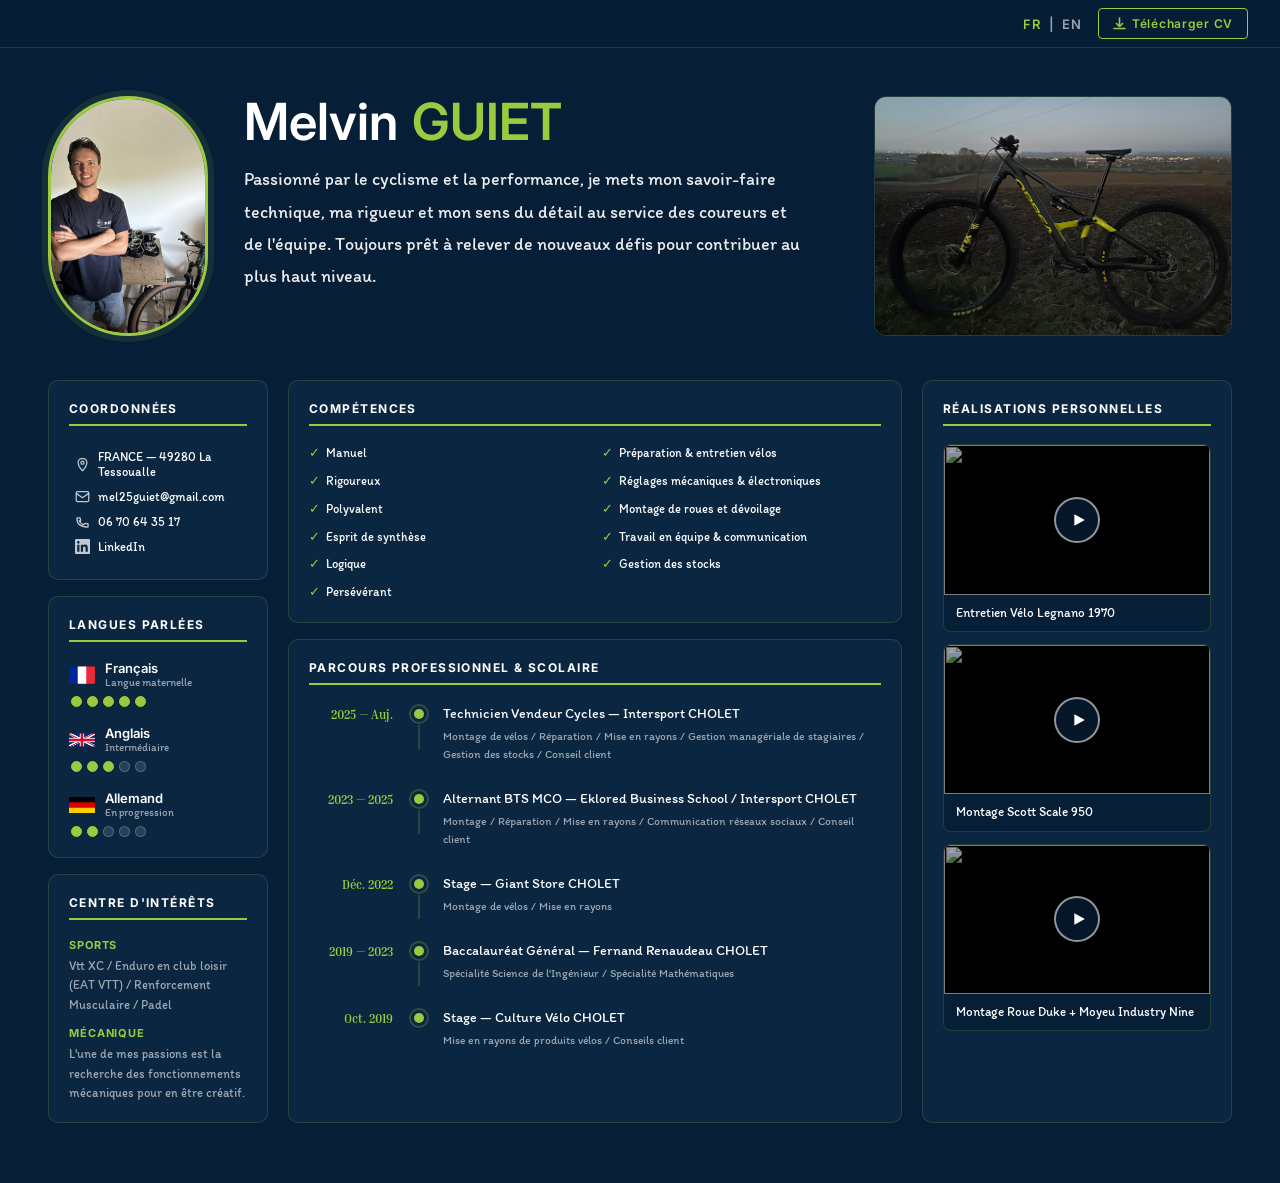
==== index.html @ 83f7dbcd "init" ====
<!DOCTYPE html>
<html lang="fr">
<head>
  <meta charset="UTF-8">
  <meta name="viewport" content="width=device-width, initial-scale=1.0">
  <title>Melvin Guiet — Technicien Vendeur Cycles</title>
  <meta name="description" content="CV de Melvin Guiet, Technicien Vendeur Cycles passionné — La Tessoualle, France.">
  <link rel="alternate" hreflang="fr" href="https://osdevil.github.io/melvinguiet/">
  <link rel="alternate" hreflang="en" href="https://osdevil.github.io/melvinguiet/en/">
  <link rel="icon" href="data:image/svg+xml,<svg xmlns='http://www.w3.org/2000/svg' viewBox='0 0 100 100'><text y='.9em' font-size='90'>🚴</text></svg>">
  <link rel="preconnect" href="https://fonts.googleapis.com">
  <link rel="preconnect" href="https://fonts.gstatic.com" crossorigin>
  <link href="https://fonts.googleapis.com/css2?family=Itim&family=Inter:wght@400;600;700&family=Inria+Serif:wght@700&display=swap" rel="stylesheet">
  <link rel="stylesheet" href="style.css">
</head>
<body>

  <nav class="top-nav">
    <div class="lang-switcher">
      <span class="active">FR</span>
      <span class="sep">|</span>
      <a href="en/index.html">EN</a>
    </div>
    <a href="CV_Melvin_Guiet.pdf" download="CV_Melvin_Guiet.pdf" class="btn-download">
      <svg width="13" height="13" viewBox="0 0 13 13" fill="none" stroke="currentColor" stroke-width="1.6" stroke-linecap="round" stroke-linejoin="round">
        <line x1="6.5" y1="1" x2="6.5" y2="9"/>
        <polyline points="3.5,6.5 6.5,9.5 9.5,6.5"/>
        <line x1="1" y1="11.5" x2="12" y2="11.5"/>
      </svg>
      Télécharger CV
    </a>
  </nav>

  <!-- HERO: photo ovale | nom + bio | vélo -->
  <section class="hero">

    <div class="hero-photo">
      <img src="photo_profil.jpg" alt="Melvin Guiet">
    </div>

    <div class="hero-info">
      <div class="hero-name">
        <span class="first">Melvin</span>
        <span class="last">GUIET</span>
      </div>
      <p class="hero-bio">
        Passionné par le cyclisme et la performance, je mets mon savoir-faire technique,
        ma rigueur et mon sens du détail au service des coureurs et de l'équipe.
        Toujours prêt à relever de nouveaux défis pour contribuer au plus haut niveau.
      </p>
    </div>

    <div class="hero-velo">
      <img src="photo_velo.jpg" alt="Vélo" loading="lazy">
    </div>

  </section>

  <!-- MAIN 3-COL LAYOUT -->
  <div class="main-layout">

    <!-- LEFT: Contact + Langues + Centre d'intérêts -->
    <div class="col-left">

      <div class="card card-contacts">
        <h2 class="section-title">Coordonnées</h2>
        <span class="hc-item no-action">
          <svg viewBox="0 0 24 24" fill="none" stroke="currentColor" stroke-width="2" stroke-linecap="round" stroke-linejoin="round">
            <path d="M12 2C8.13 2 5 5.13 5 9c0 5.25 7 13 7 13s7-7.75 7-13c0-3.87-3.13-7-7-7z"/>
            <circle cx="12" cy="9" r="2.5"/>
          </svg>
          FRANCE — 49280 La Tessoualle
        </span>
        <button class="hc-item" data-copy="mel25guiet@gmail.com" data-toast="Email copié !">
          <svg viewBox="0 0 24 24" fill="none" stroke="currentColor" stroke-width="2" stroke-linecap="round" stroke-linejoin="round">
            <rect x="2" y="4" width="20" height="16" rx="2"/><path d="m2 7 10 7 10-7"/>
          </svg>
          mel25guiet@gmail.com
        </button>
        <button class="hc-item" data-copy="0670643517" data-toast="Numéro copié !">
          <svg viewBox="0 0 24 24" fill="none" stroke="currentColor" stroke-width="2" stroke-linecap="round" stroke-linejoin="round">
            <path d="M6.6 10.8c1.4 2.8 3.8 5.1 6.6 6.6l2.2-2.2c.27-.27.67-.36 1-.24 1.12.37 2.32.57 3.57.57.55 0 1 .45 1 1V20c0 .55-.45 1-1 1C4.61 21 3 12.39 3 7c0-.55.45-1 1-1h3.5c.55 0 1 .45 1 1 0 1.25.2 2.45.57 3.57.11.33.03.73-.25 1L6.6 10.8z"/>
          </svg>
          06 70 64 35 17
        </button>
        <a class="hc-item" href="https://www.linkedin.com/in/melvin-guiet-8925432b0/" target="_blank" rel="noopener noreferrer">
          <svg viewBox="0 0 24 24" fill="currentColor">
            <path d="M20.447 20.452h-3.554v-5.569c0-1.328-.027-3.037-1.852-3.037-1.853 0-2.136 1.445-2.136 2.939v5.667H9.351V9h3.414v1.561h.046c.477-.9 1.637-1.85 3.37-1.85 3.601 0 4.267 2.37 4.267 5.455v6.286zM5.337 7.433a2.062 2.062 0 01-2.063-2.065 2.064 2.064 0 112.063 2.065zm1.782 13.019H3.555V9h3.564v11.452zM22.225 0H1.771C.792 0 0 .774 0 1.729v20.542C0 23.227.792 24 1.771 24h20.451C23.2 24 24 23.227 24 22.271V1.729C24 .774 23.2 0 22.222 0h.003z"/>
          </svg>
          LinkedIn
        </a>
      </div>

      <div class="card">
        <h2 class="section-title">Langues Parlées</h2>
        <div class="lang-item">
          <div class="lang-row">
            <img class="lang-flag" src="drapeauFR.png" width="22" height="16" alt="">
            <div>
              <span class="lang-name">Français</span>
              <span class="lang-level">Langue maternelle</span>
            </div>
          </div>
          <div class="lang-dots">
            <span class="dot on"></span><span class="dot on"></span><span class="dot on"></span><span class="dot on"></span><span class="dot on"></span>
          </div>
        </div>
        <div class="lang-item">
          <div class="lang-row">
            <img class="lang-flag" src="drapeauGB.png" width="22" height="16" alt="">
            <div>
              <span class="lang-name">Anglais</span>
              <span class="lang-level">Intermédiaire</span>
            </div>
          </div>
          <div class="lang-dots">
            <span class="dot on"></span><span class="dot on"></span><span class="dot on"></span><span class="dot"></span><span class="dot"></span>
          </div>
        </div>
        <div class="lang-item">
          <div class="lang-row">
            <img class="lang-flag" src="drapeauDE.png" width="22" height="16" alt="">
            <div>
              <span class="lang-name">Allemand</span>
              <span class="lang-level">En progression</span>
            </div>
          </div>
          <div class="lang-dots">
            <span class="dot on"></span><span class="dot on"></span><span class="dot"></span><span class="dot"></span><span class="dot"></span>
          </div>
        </div>
      </div>

      <div class="card">
        <h2 class="section-title">Centre d'Intérêts</h2>
        <div class="interest-item">
          <div class="interest-label">Sports</div>
          <div class="interest-text">Vtt XC / Enduro en club loisir (EAT VTT) / Renforcement Musculaire / Padel</div>
        </div>
        <div class="interest-item">
          <div class="interest-label">Mécanique</div>
          <div class="interest-text">L'une de mes passions est la recherche des fonctionnements mécaniques pour en être créatif.</div>
        </div>
      </div>

    </div>

    <!-- CENTER: Compétences + Parcours -->
    <div class="col-center">

      <div class="card">
        <h2 class="section-title">Compétences</h2>
        <div class="skills-grid">
          <div class="skill-item"><span class="skill-check">✓</span>Manuel</div>
          <div class="skill-item"><span class="skill-check">✓</span>Préparation &amp; entretien vélos</div>
          <div class="skill-item"><span class="skill-check">✓</span>Rigoureux</div>
          <div class="skill-item"><span class="skill-check">✓</span>Réglages mécaniques &amp; électroniques</div>
          <div class="skill-item"><span class="skill-check">✓</span>Polyvalent</div>
          <div class="skill-item"><span class="skill-check">✓</span>Montage de roues et dévoilage</div>
          <div class="skill-item"><span class="skill-check">✓</span>Esprit de synthèse</div>
          <div class="skill-item"><span class="skill-check">✓</span>Travail en équipe &amp; communication</div>
          <div class="skill-item"><span class="skill-check">✓</span>Logique</div>
          <div class="skill-item"><span class="skill-check">✓</span>Gestion des stocks</div>
          <div class="skill-item"><span class="skill-check">✓</span>Persévérant</div>
        </div>
      </div>

      <div class="card card-timeline">
        <h2 class="section-title">Parcours Professionnel &amp; Scolaire</h2>
        <div class="timeline">

          <div class="tl-item">
            <div class="tl-date">2025 — Auj.</div>
            <div class="tl-connector"><div class="tl-dot"></div><div class="tl-stem"></div></div>
            <div class="tl-content">
              <div class="tl-title">Technicien Vendeur Cycles — Intersport CHOLET</div>
              <div class="tl-desc">Montage de vélos / Réparation / Mise en rayons / Gestion managériale de stagiaires / Gestion des stocks / Conseil client</div>
            </div>
          </div>

          <div class="tl-item">
            <div class="tl-date">2023 — 2025</div>
            <div class="tl-connector"><div class="tl-dot"></div><div class="tl-stem"></div></div>
            <div class="tl-content">
              <div class="tl-title">Alternant BTS MCO — Eklored Business School / Intersport CHOLET</div>
              <div class="tl-desc">Montage / Réparation / Mise en rayons / Communication réseaux sociaux / Conseil client</div>
            </div>
          </div>

          <div class="tl-item">
            <div class="tl-date">Déc. 2022</div>
            <div class="tl-connector"><div class="tl-dot"></div><div class="tl-stem"></div></div>
            <div class="tl-content">
              <div class="tl-title">Stage — Giant Store CHOLET</div>
              <div class="tl-desc">Montage de vélos / Mise en rayons</div>
            </div>
          </div>

          <div class="tl-item">
            <div class="tl-date">2019 — 2023</div>
            <div class="tl-connector"><div class="tl-dot"></div><div class="tl-stem"></div></div>
            <div class="tl-content">
              <div class="tl-title">Baccalauréat Général — Fernand Renaudeau CHOLET</div>
              <div class="tl-desc">Spécialité Science de l'Ingénieur / Spécialité Mathématiques</div>
            </div>
          </div>

          <div class="tl-item">
            <div class="tl-date">Oct. 2019</div>
            <div class="tl-connector"><div class="tl-dot"></div><div class="tl-stem"></div></div>
            <div class="tl-content">
              <div class="tl-title">Stage — Culture Vélo CHOLET</div>
              <div class="tl-desc">Mise en rayons de produits vélos / Conseils client</div>
            </div>
          </div>

        </div>
      </div>

    </div>

    <!-- RIGHT: Réalisations personnelles -->
    <div class="col-right">

      <div class="card">
        <h2 class="section-title">Réalisations Personnelles</h2>
        <div class="videos-grid">
          <div class="video-item" data-video="YpwEhspyZCg" role="button" tabindex="0" aria-label="Entretien Vélo Legnano 1970">
            <div class="video-thumb">
              <img src="https://i.ytimg.com/vi/YpwEhspyZCg/mqdefault.jpg" alt="" loading="lazy">
              <div class="play-overlay"><div class="play-circle"><svg viewBox="0 0 12 12"><path d="M2 1l9 5-9 5V1z"/></svg></div></div>
            </div>
            <p class="video-title">Entretien Vélo Legnano 1970</p>
          </div>
          <div class="video-item" data-video="6zm5Ymo7ewA" role="button" tabindex="0" aria-label="Montage Scott Scale 950">
            <div class="video-thumb">
              <img src="https://i.ytimg.com/vi/6zm5Ymo7ewA/mqdefault.jpg" alt="" loading="lazy">
              <div class="play-overlay"><div class="play-circle"><svg viewBox="0 0 12 12"><path d="M2 1l9 5-9 5V1z"/></svg></div></div>
            </div>
            <p class="video-title">Montage Scott Scale 950</p>
          </div>
          <div class="video-item" data-video="-U3_ylFfmRQ" role="button" tabindex="0" aria-label="Montage Roue Duke + Moyeu Industry Nine">
            <div class="video-thumb">
              <img src="https://i.ytimg.com/vi/-U3_ylFfmRQ/mqdefault.jpg" alt="" loading="lazy">
              <div class="play-overlay"><div class="play-circle"><svg viewBox="0 0 12 12"><path d="M2 1l9 5-9 5V1z"/></svg></div></div>
            </div>
            <p class="video-title">Montage Roue Duke + Moyeu Industry Nine</p>
          </div>
        </div>
      </div>

    </div>

  </div>

  <!-- VIDEO MODAL -->
  <div id="video-modal" class="modal hidden" role="dialog" aria-modal="true" aria-label="Vidéo">
    <div class="modal-overlay"></div>
    <div class="modal-box">
      <button class="modal-close" aria-label="Fermer">×</button>
      <div class="modal-frame">
        <iframe id="modal-iframe" src="" title="YouTube video player" frameborder="0" allow="accelerometer; autoplay; clipboard-write; encrypted-media; gyroscope; picture-in-picture; web-share" referrerpolicy="strict-origin-when-cross-origin" allowfullscreen></iframe>
      </div>
    </div>
  </div>

  <div id="toast" class="toast hidden" role="status" aria-live="polite"></div>

  <script src="script.js"></script>
</body>
</html>
---- style.css ----
:root {
  --bg: #061E36;
  --bg-card: #0a2641;
  --accent: #9BCA3F;
  --text: #fff;
  --muted: rgba(255,255,255,0.6);
  --border: rgba(155,202,63,0.18);
  --font-body: 'Itim', cursive;
  --font-ui: 'Inter', sans-serif;
  --font-date: 'Inria Serif', serif;
}

*, *::before, *::after { box-sizing: border-box; margin: 0; padding: 0; }
html { scroll-behavior: smooth; }
body {
  background: var(--bg);
  color: var(--text);
  font-family: var(--font-body);
  min-height: 100vh;
  -webkit-font-smoothing: antialiased;
}
a { color: inherit; text-decoration: none; }
button { font-family: inherit; cursor: pointer; }
img { display: block; max-width: 100%; }

/* ── NAV ── */
.top-nav {
  position: sticky;
  top: 0;
  z-index: 50;
  display: flex;
  align-items: center;
  justify-content: flex-end;
  gap: 16px;
  padding: 0 32px;
  height: 48px;
  background: rgba(6,30,54,0.94);
  backdrop-filter: blur(12px);
  -webkit-backdrop-filter: blur(12px);
  border-bottom: 1px solid var(--border);
  transition: transform .25s ease;
}
.top-nav.nav-hidden { transform: translateY(-100%); }

.lang-switcher {
  display: flex;
  align-items: center;
  gap: 8px;
  font-family: var(--font-ui);
  font-size: 13px;
  font-weight: 600;
  letter-spacing: .06em;
}
.lang-switcher .sep { color: var(--muted); }
.lang-switcher .active { color: var(--accent); }
.lang-switcher a { color: var(--muted); transition: color .15s; }
.lang-switcher a:hover { color: var(--text); }

.btn-download {
  display: inline-flex;
  align-items: center;
  gap: 6px;
  padding: 7px 14px;
  background: transparent;
  border: 1px solid var(--accent);
  border-radius: 4px;
  color: var(--accent);
  font-family: var(--font-ui);
  font-size: 12px;
  font-weight: 600;
  letter-spacing: .06em;
  transition: background .15s, color .15s;
}
.btn-download:hover { background: var(--accent); color: var(--bg); }

/* ── HERO ── */
.hero {
  display: grid;
  grid-template-columns: 160px 1fr auto;
  gap: 36px;
  align-items: start;
  max-width: 1300px;
  margin: 0 auto;
  padding: 48px 48px 32px;
}

/* Portrait oval — same height as velo */
.hero-photo {
  width: 160px;
  height: 240px;
  border-radius: 80px;
  overflow: hidden;
  border: 3px solid var(--accent);
  box-shadow: 0 0 0 6px rgba(155,202,63,.1);
  flex-shrink: 0;
}
.hero-photo img {
  width: 100%;
  height: 100%;
  object-fit: cover;
  object-position: 25% top;
}

.hero-name {
  display: flex;
  align-items: baseline;
  gap: 14px;
  flex-wrap: wrap;
  margin-bottom: 16px;
  font-family: var(--font-ui);
  font-weight: 600;
  line-height: 1;
}
.hero-name .first { font-size: clamp(34px, 4vw, 52px); color: var(--text); }
.hero-name .last  { font-size: clamp(34px, 4vw, 52px); color: var(--accent); }

.hero-bio {
  font-size: 18px;
  line-height: 1.8;
  color: rgba(255,255,255,0.92);
  max-width: 560px;
}

.hero-contacts {
  display: flex;
  flex-direction: column;
  gap: 4px;
}
.hc-item {
  display: inline-flex;
  align-items: center;
  gap: 8px;
  font-size: 13.5px;
  color: var(--text);
  background: none;
  border: none;
  padding: 5px 8px;
  border-radius: 5px;
  cursor: pointer;
  transition: background .15s, color .15s;
  text-align: left;
  white-space: nowrap;
  width: fit-content;
}
.hc-item:hover { background: rgba(155,202,63,.1); color: var(--accent); }
.hc-item svg { width: 15px; height: 15px; flex-shrink: 0; opacity: .75; }
.hc-item.no-action { cursor: default; }
.hc-item.no-action:hover { background: none; color: var(--text); }

/* Bike photo — same height as oval, wider */
.hero-velo {
  width: clamp(280px, 28vw, 420px);
  height: 240px;
  border-radius: 12px;
  overflow: hidden;
  border: 1px solid var(--border);
  flex-shrink: 0;
}
.hero-velo img { width: 100%; height: 100%; object-fit: cover; object-position: center 70%; }

/* ── MAIN LAYOUT: 3 columns ── */
.main-layout {
  display: grid;
  grid-template-columns: 220px 1fr 310px;
  gap: 20px;
  align-items: stretch; /* all cols same height */
  max-width: 1300px;
  margin: 0 auto;
  padding: 12px 48px 60px;
}

.col-left, .col-center, .col-right {
  display: flex;
  flex-direction: column;
  gap: 16px;
}

/* last card in each col stretches to fill remaining height */
.col-left > :last-child,
.col-center > :last-child,
.col-right > :last-child {
  flex: 1;
}

/* ── CONTACT CARD (in left col) ── */
.card-contacts .hc-item {
  width: 100%;
  white-space: normal;
  word-break: break-word;
  font-size: 12.5px;
  padding: 5px 6px;
}

/* ── CARD ── */
.card {
  background: var(--bg-card);
  border: 1px solid var(--border);
  border-radius: 10px;
  padding: 20px;
}

/* ── SECTION TITLE ── */
.section-title {
  font-family: var(--font-ui);
  font-size: 12px;
  font-weight: 700;
  letter-spacing: .12em;
  text-transform: uppercase;
  margin-bottom: 18px;
  padding-bottom: 8px;
  border-bottom: 2px solid var(--accent);
}

/* ── LANGUAGES ── */
.lang-item { margin-bottom: 18px; }
.lang-item:last-child { margin-bottom: 0; }
.lang-row {
  display: flex;
  align-items: center;
  gap: 10px;
  margin-bottom: 7px;
}
.lang-flag { width: 26px; height: auto; border-radius: 2px; flex-shrink: 0; display: block; }
.lang-name  { font-family: var(--font-ui); font-size: 13px; font-weight: 600; display: block; }
.lang-level { font-size: 11px; color: var(--muted); display: block; }
.lang-dots  { display: flex; gap: 5px; padding-left: 2px; }
.dot {
  width: 11px;
  height: 11px;
  border-radius: 50%;
  background: rgba(255,255,255,.12);
  border: 1.5px solid rgba(255,255,255,.2);
}
.dot.on { background: var(--accent); border-color: var(--accent); }

/* ── SKILLS ── */
.skills-grid {
  display: grid;
  grid-template-columns: 1fr 1fr;
  gap: 9px 14px;
}
.skill-item {
  display: flex;
  align-items: flex-start;
  gap: 6px;
  font-size: 12.5px;
  line-height: 1.45;
}
.skill-check { color: var(--accent); flex-shrink: 0; font-size: 13px; line-height: 1.45; }

/* ── INTERESTS ── */
.interest-item { margin-bottom: 12px; }
.interest-item:last-child { margin-bottom: 0; }
.interest-label {
  font-family: var(--font-ui);
  font-size: 11px;
  font-weight: 700;
  letter-spacing: .08em;
  color: var(--accent);
  text-transform: uppercase;
  margin-bottom: 4px;
}
.interest-text { font-size: 12.5px; line-height: 1.55; color: var(--muted); }

/* ── TIMELINE (in center col) ── */
.card-timeline { }  /* inherits .card */

.timeline { }

.tl-item {
  display: flex;
  align-items: flex-start;
}
.tl-item:last-child .tl-stem { display: none; }

.tl-date {
  width: 100px;
  flex-shrink: 0;
  text-align: right;
  padding: 4px 16px 0 0;
  font-family: var(--font-date);
  font-size: 12px;
  font-weight: 700;
  color: var(--accent);
  line-height: 1.4;
}

.tl-connector {
  width: 20px;
  flex-shrink: 0;
  display: flex;
  flex-direction: column;
  align-items: center;
}
.tl-dot {
  width: 10px;
  height: 10px;
  border-radius: 50%;
  background: var(--accent);
  margin-top: 6px;
  flex-shrink: 0;
  box-shadow: 0 0 0 3px var(--bg-card), 0 0 0 5px rgba(155,202,63,.25);
  z-index: 1;
}
.tl-stem {
  width: 2px;
  flex: 1;
  min-height: 24px;
  background: rgba(155,202,63,.2);
  margin-top: 6px;
}

.tl-content {
  flex: 1;
  padding: 1px 0 24px 14px;
}
.tl-title {
  font-size: 14px;
  line-height: 1.45;
  margin-bottom: 4px;
}
.tl-desc {
  font-size: 11.5px;
  color: var(--muted);
  line-height: 1.55;
}

/* ── VIDEOS ── */
.videos-grid {
  display: flex;
  flex-direction: column;
  gap: 12px;
}

.video-item {
  cursor: pointer;
  border-radius: 8px;
  overflow: hidden;
  border: 1px solid var(--border);
  background: var(--bg);
  transition: border-color .15s;
}
.video-item:hover { border-color: rgba(155,202,63,.45); }
.video-item:focus-visible { outline: 2px solid var(--accent); }

.video-thumb {
  position: relative;
  width: 100%;
  aspect-ratio: 16 / 9;
  background: #000;
  overflow: hidden;
}
.video-thumb img { width: 100%; height: 100%; object-fit: cover; display: block; }

.play-overlay {
  position: absolute;
  inset: 0;
  display: flex;
  align-items: center;
  justify-content: center;
  background: rgba(0,0,0,.35);
  transition: background .15s;
}
.video-item:hover .play-overlay { background: rgba(0,0,0,.55); }

.play-circle {
  width: 46px;
  height: 46px;
  border-radius: 50%;
  background: rgba(6,30,54,.75);
  display: flex;
  align-items: center;
  justify-content: center;
  border: 2px solid rgba(255,255,255,.55);
  transition: border-color .15s;
}
.video-item:hover .play-circle { border-color: var(--accent); }
.play-circle svg { width: 14px; height: 14px; fill: white; margin-left: 3px; }

.video-title {
  font-size: 13px;
  padding: 9px 12px;
  line-height: 1.4;
}

/* ── VIDEO MODAL ── */
.modal {
  position: fixed;
  inset: 0;
  z-index: 200;
  display: flex;
  align-items: center;
  justify-content: center;
  padding: 24px;
}
.modal.hidden { display: none; }
.modal-overlay {
  position: absolute;
  inset: 0;
  background: rgba(0,0,0,.9);
  cursor: pointer;
}
.modal-box {
  position: relative;
  z-index: 1;
  width: 100%;
  max-width: 920px;
}
.modal-close {
  position: absolute;
  top: -46px;
  right: 0;
  background: none;
  border: none;
  color: rgba(255,255,255,.65);
  font-size: 40px;
  line-height: 1;
  padding: 2px 8px;
  transition: color .15s;
}
.modal-close:hover { color: white; }
.modal-frame {
  width: 100%;
  aspect-ratio: 16 / 9;
  background: #000;
  border-radius: 8px;
  overflow: hidden;
  box-shadow: 0 24px 80px rgba(0,0,0,.7);
}
.modal-frame iframe { width: 100%; height: 100%; border: none; display: block; }

/* ── TOAST ── */
.toast {
  position: fixed;
  bottom: 32px;
  left: 50%;
  transform: translateX(-50%);
  background: var(--accent);
  color: var(--bg);
  font-family: var(--font-ui);
  font-size: 13px;
  font-weight: 700;
  padding: 10px 22px;
  border-radius: 6px;
  z-index: 300;
  pointer-events: none;
  white-space: nowrap;
  transition: opacity .3s ease;
}
.toast.hidden { display: none; }
.toast.fade-out { opacity: 0; }

/* ── RESPONSIVE ── */

/* Tablet: 2 cols, videos go full-width in a horizontal row */
@media (max-width: 1100px) {
  .main-layout {
    grid-template-columns: 200px 1fr;
  }
  .col-right {
    grid-column: 1 / -1;
  }
  .videos-grid {
    display: grid;
    grid-template-columns: repeat(3, 1fr);
    gap: 14px;
  }
  .video-title { font-size: 12px; }
}

@media (max-width: 900px) {
  .hero { padding: 36px 32px 24px; gap: 24px; }
  .main-layout { padding: 12px 32px 48px; }
}

/* Mobile */
@media (max-width: 768px) {
  .top-nav { padding: 0 16px; justify-content: space-between; }
  .top-nav.nav-hidden { transform: translateY(-100%); }

  .hero {
    grid-template-columns: 1fr;
    padding: 28px 20px 20px;
    justify-items: center;
    gap: 20px;
  }
  .hero-info { width: 100%; }
  .hero-name { justify-content: center; }
  .hero-bio { font-size: 14px; }
  .hero-velo { width: 100%; max-width: 380px; height: 210px; }
  .hero-contacts { align-items: flex-start; width: 100%; }

  .main-layout {
    grid-template-columns: 1fr;
    padding: 12px 20px 40px;
    gap: 14px;
  }
  .col-left  { order: -2; }
  .col-right { grid-column: auto; order: -1; }
  .videos-grid {
    display: grid;
    grid-template-columns: 1fr;
    gap: 12px;
  }
  .skills-grid { grid-template-columns: 1fr; }
  .tl-date { width: 80px; font-size: 11px; padding-right: 12px; }
  .tl-title { font-size: 13.5px; }
}

@media (max-width: 480px) {
  .hero-name .first,
  .hero-name .last { font-size: 30px; }
  .hero-photo { width: 130px; height: 196px; border-radius: 65px; }
  .hero-velo { height: 180px; }
}

/* ── PRINT ── */
@media print {
  .top-nav, .modal, .toast { display: none !important; }
  body { background: white; color: #111; }
  .card { background: white; border-color: #ddd; }
  .hero-name .last, .tl-date, .interest-label, .skill-check { color: #5a7a18 !important; }
  .dot.on { background: #5a7a18 !important; border-color: #5a7a18 !important; }
  .tl-stem { background: #ccc; }
  .tl-dot { background: #5a7a18; box-shadow: none; }
  .muted, .tl-desc, .interest-text { color: #555 !important; }
  .videos-grid { display: none; }
  .section-title { border-color: #5a7a18; }
}
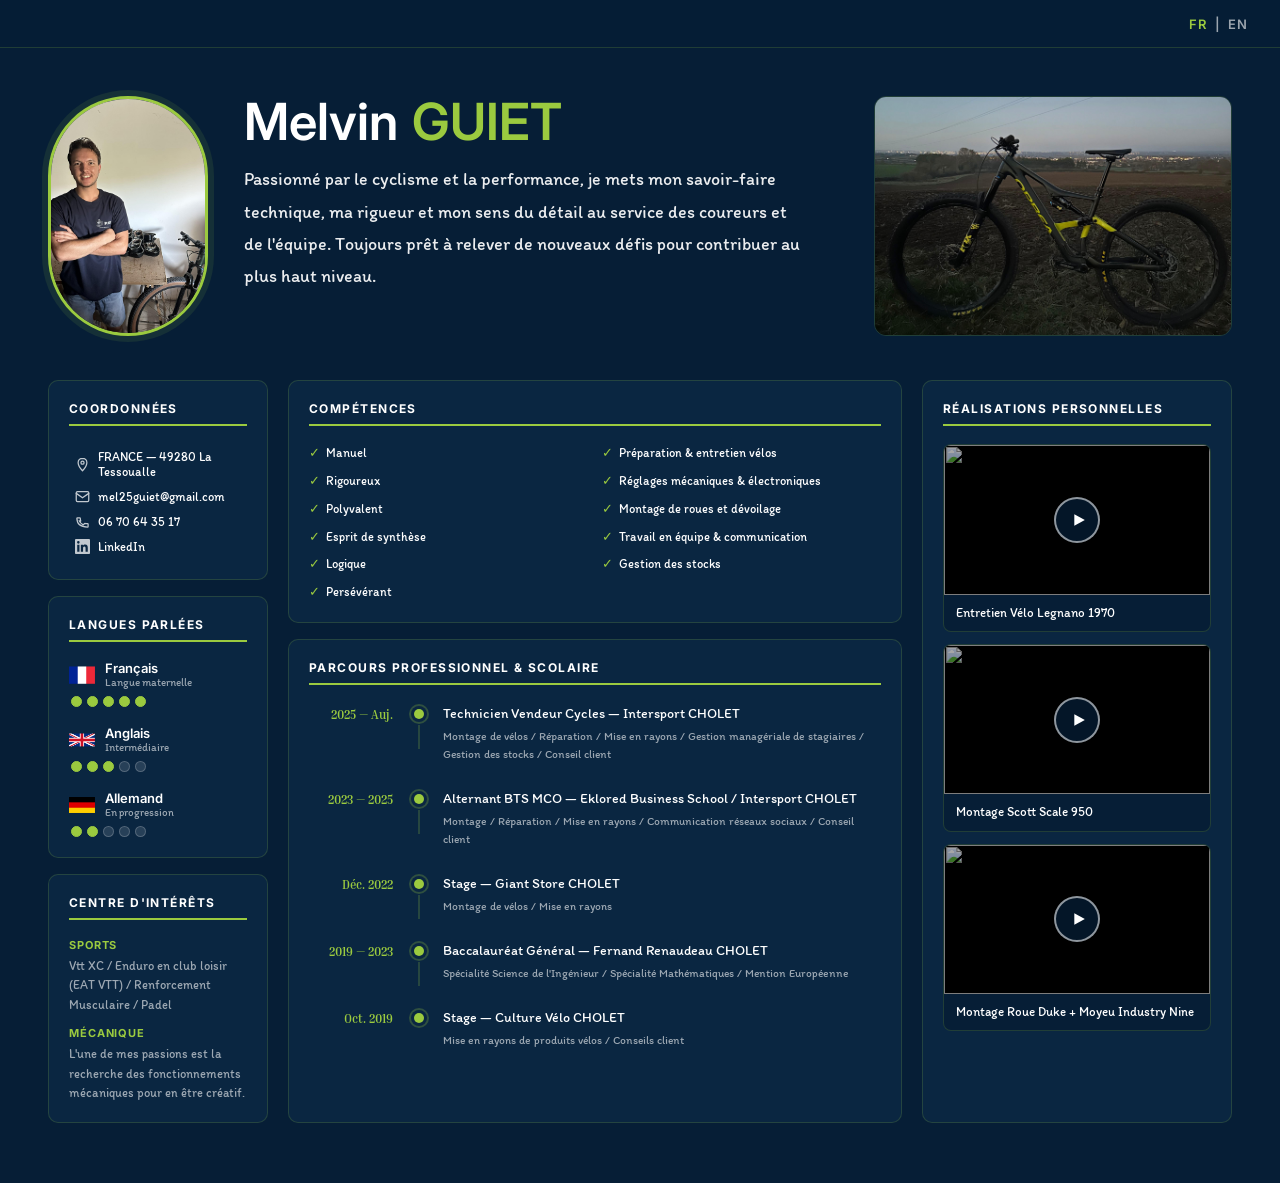
==== commit 7faf0b54: "update" ====
--- a/index.html
+++ b/index.html
@@ -21,14 +21,6 @@
       <span class="sep">|</span>
       <a href="en/index.html">EN</a>
     </div>
-    <a href="CV_Melvin_Guiet.pdf" download="CV_Melvin_Guiet.pdf" class="btn-download">
-      <svg width="13" height="13" viewBox="0 0 13 13" fill="none" stroke="currentColor" stroke-width="1.6" stroke-linecap="round" stroke-linejoin="round">
-        <line x1="6.5" y1="1" x2="6.5" y2="9"/>
-        <polyline points="3.5,6.5 6.5,9.5 9.5,6.5"/>
-        <line x1="1" y1="11.5" x2="12" y2="11.5"/>
-      </svg>
-      Télécharger CV
-    </a>
   </nav>
 
   <!-- HERO: photo ovale | nom + bio | vélo -->
@@ -201,7 +193,7 @@
             <div class="tl-connector"><div class="tl-dot"></div><div class="tl-stem"></div></div>
             <div class="tl-content">
               <div class="tl-title">Baccalauréat Général — Fernand Renaudeau CHOLET</div>
-              <div class="tl-desc">Spécialité Science de l'Ingénieur / Spécialité Mathématiques</div>
+              <div class="tl-desc">Spécialité Science de l'Ingénieur / Spécialité Mathématiques / Mention Européenne</div>
             </div>
           </div>
 
--- a/style.css
+++ b/style.css
@@ -517,13 +517,20 @@
 /* ── PRINT ── */
 @media print {
   .top-nav, .modal, .toast { display: none !important; }
-  body { background: white; color: #111; }
-  .card { background: white; border-color: #ddd; }
+  body { background: white !important; color: #111 !important; }
+  .card { background: white !important; border-color: #ddd !important; }
   .hero-name .last, .tl-date, .interest-label, .skill-check { color: #5a7a18 !important; }
   .dot.on { background: #5a7a18 !important; border-color: #5a7a18 !important; }
   .tl-stem { background: #ccc; }
   .tl-dot { background: #5a7a18; box-shadow: none; }
   .muted, .tl-desc, .interest-text { color: #555 !important; }
-  .videos-grid { display: none; }
+  .videos-grid { display: none !important; }
   .section-title { border-color: #5a7a18; }
-}
+
+  /* Force desktop layout regardless of print viewport */
+  .hero { display: grid !important; grid-template-columns: 160px 1fr auto !important; gap: 36px !important; }
+  .main-layout { display: grid !important; grid-template-columns: 200px 1fr 280px !important; gap: 16px !important; }
+  .col-left, .col-right { order: 0 !important; grid-column: auto !important; }
+  .hero-velo { display: block !important; width: 260px !important; height: 200px !important; }
+  .hero-photo { width: 130px !important; height: 196px !important; }
+}
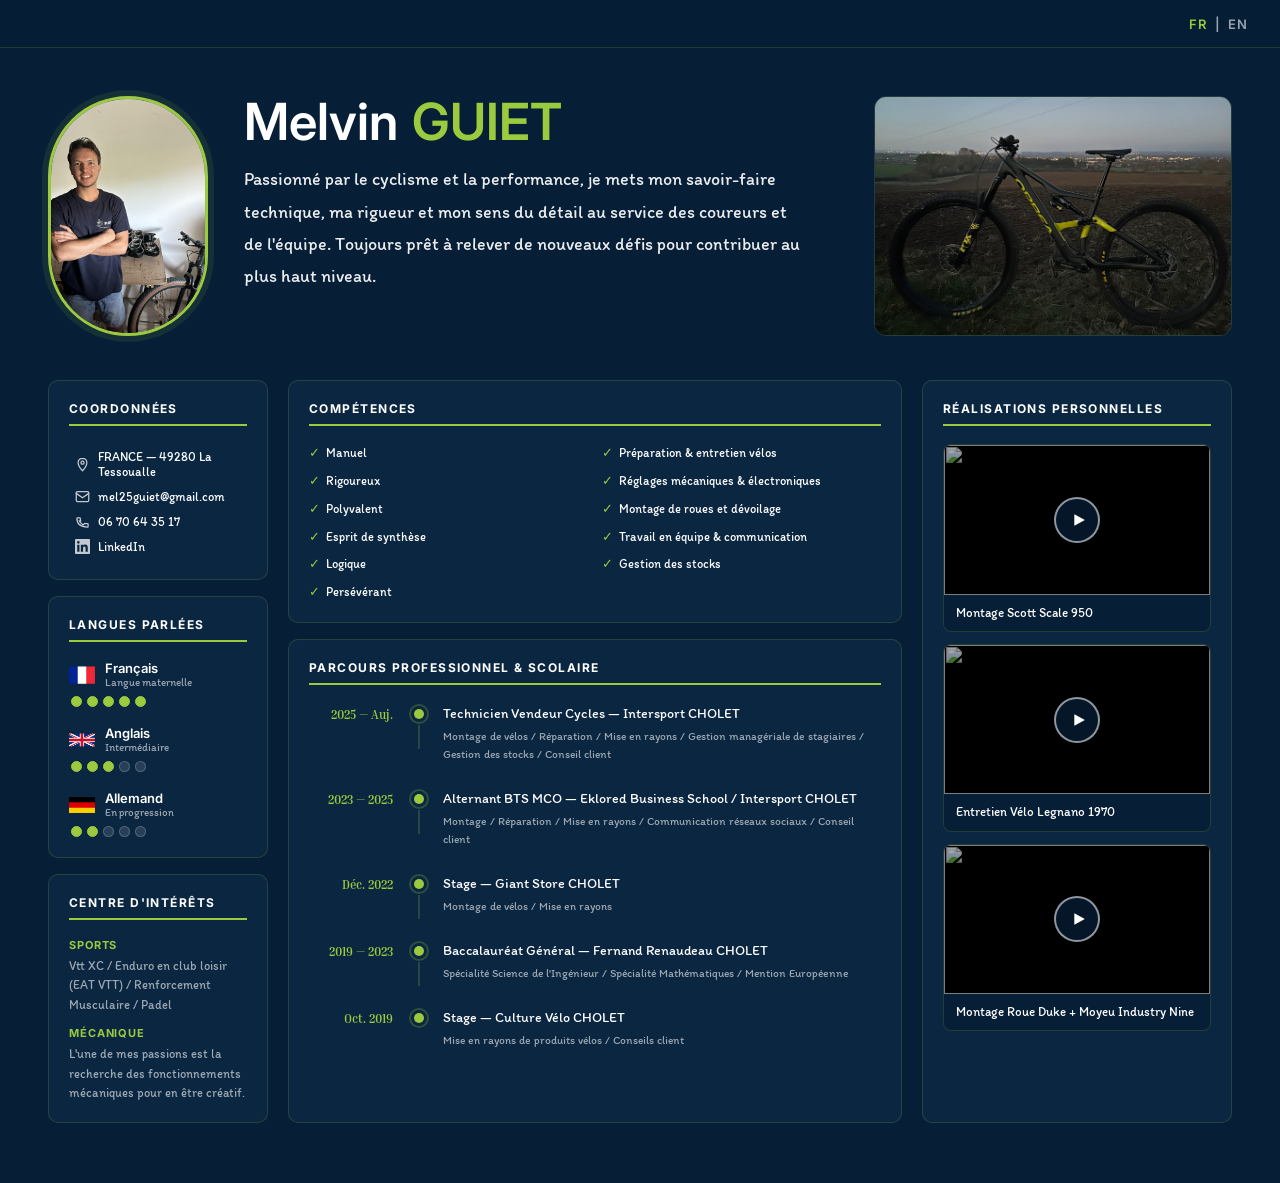
==== commit 4fbf2891: "update" ====
--- a/index.html
+++ b/index.html
@@ -222,14 +222,14 @@
               <img src="https://i.ytimg.com/vi/YpwEhspyZCg/mqdefault.jpg" alt="" loading="lazy">
               <div class="play-overlay"><div class="play-circle"><svg viewBox="0 0 12 12"><path d="M2 1l9 5-9 5V1z"/></svg></div></div>
             </div>
-            <p class="video-title">Entretien Vélo Legnano 1970</p>
-          </div>
-          <div class="video-item" data-video="6zm5Ymo7ewA" role="button" tabindex="0" aria-label="Montage Scott Scale 950">
+            <p class="video-title">Montage Scott Scale 950</p>
+          </div>
+          <div class="video-item" data-video="6zm5Ymo7ewA" role="button" tabindex="0" aria-label="Entretien Vélo Legnano 1970">
             <div class="video-thumb">
               <img src="https://i.ytimg.com/vi/6zm5Ymo7ewA/mqdefault.jpg" alt="" loading="lazy">
               <div class="play-overlay"><div class="play-circle"><svg viewBox="0 0 12 12"><path d="M2 1l9 5-9 5V1z"/></svg></div></div>
             </div>
-            <p class="video-title">Montage Scott Scale 950</p>
+            <p class="video-title">Entretien Vélo Legnano 1970</p>
           </div>
           <div class="video-item" data-video="-U3_ylFfmRQ" role="button" tabindex="0" aria-label="Montage Roue Duke + Moyeu Industry Nine">
             <div class="video-thumb">
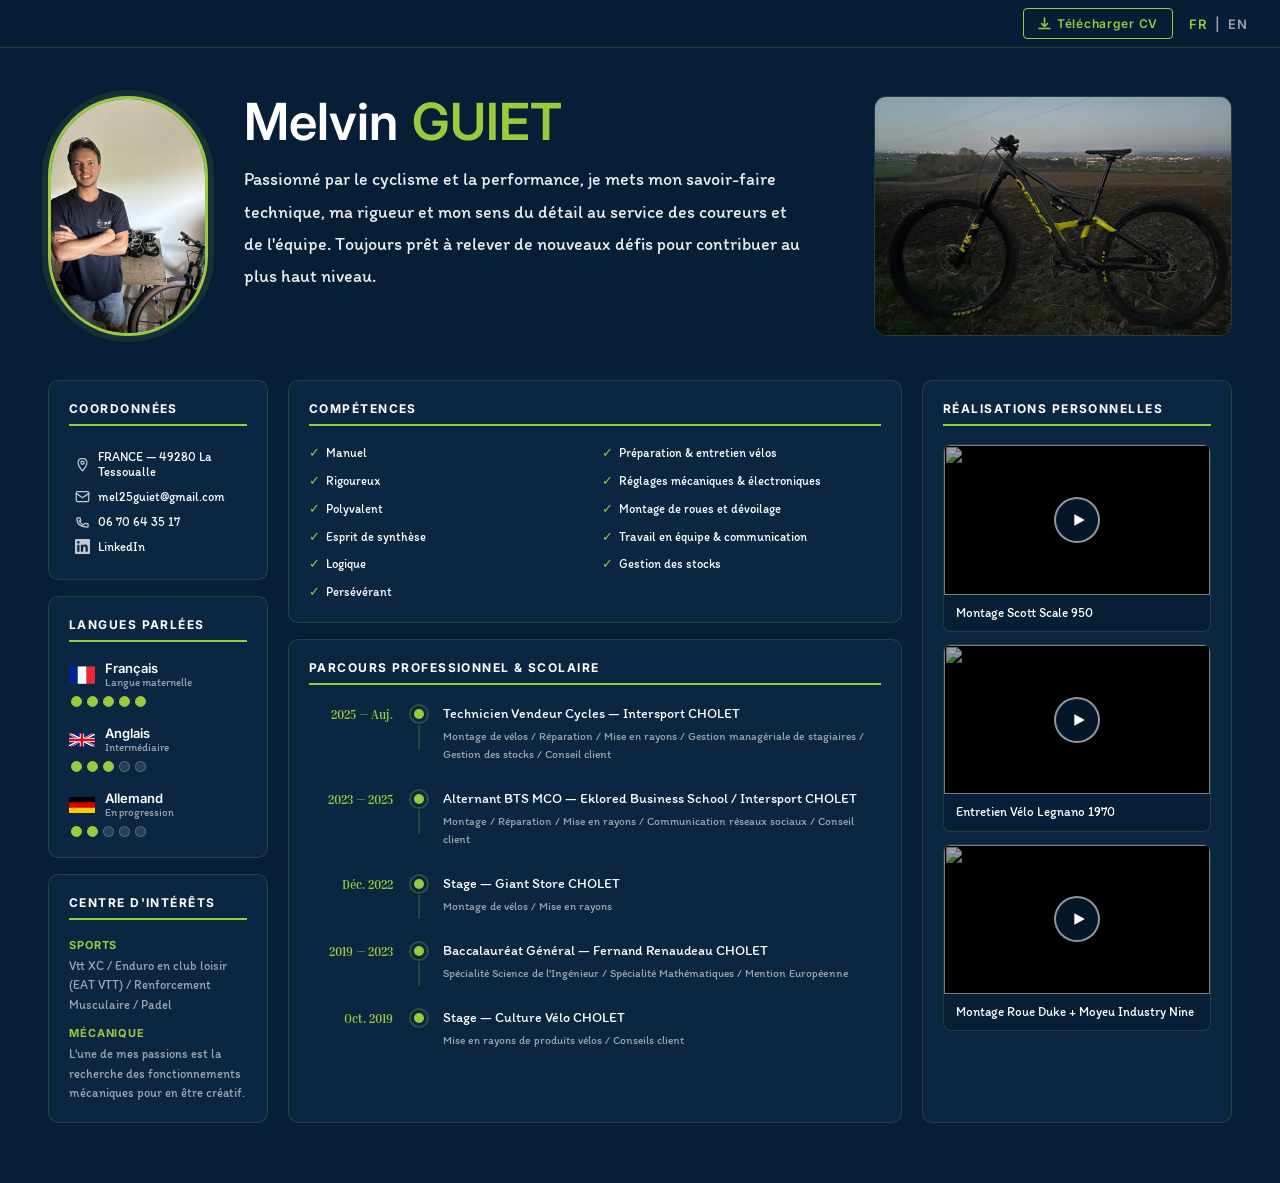
==== commit ef7ca9cc: "add PDF" ====
--- a/index.html
+++ b/index.html
@@ -16,6 +16,14 @@
 <body>
 
   <nav class="top-nav">
+    <a href="CV_MELVIN_GUIET.pdf" download="CV_MELVIN_GUIET.pdf" class="btn-download">
+      <svg width="13" height="13" viewBox="0 0 13 13" fill="none" stroke="currentColor" stroke-width="1.6" stroke-linecap="round" stroke-linejoin="round">
+        <line x1="6.5" y1="1" x2="6.5" y2="9"/>
+        <polyline points="3.5,6.5 6.5,9.5 9.5,6.5"/>
+        <line x1="1" y1="11.5" x2="12" y2="11.5"/>
+      </svg>
+      Télécharger CV
+    </a>
     <div class="lang-switcher">
       <span class="active">FR</span>
       <span class="sep">|</span>
